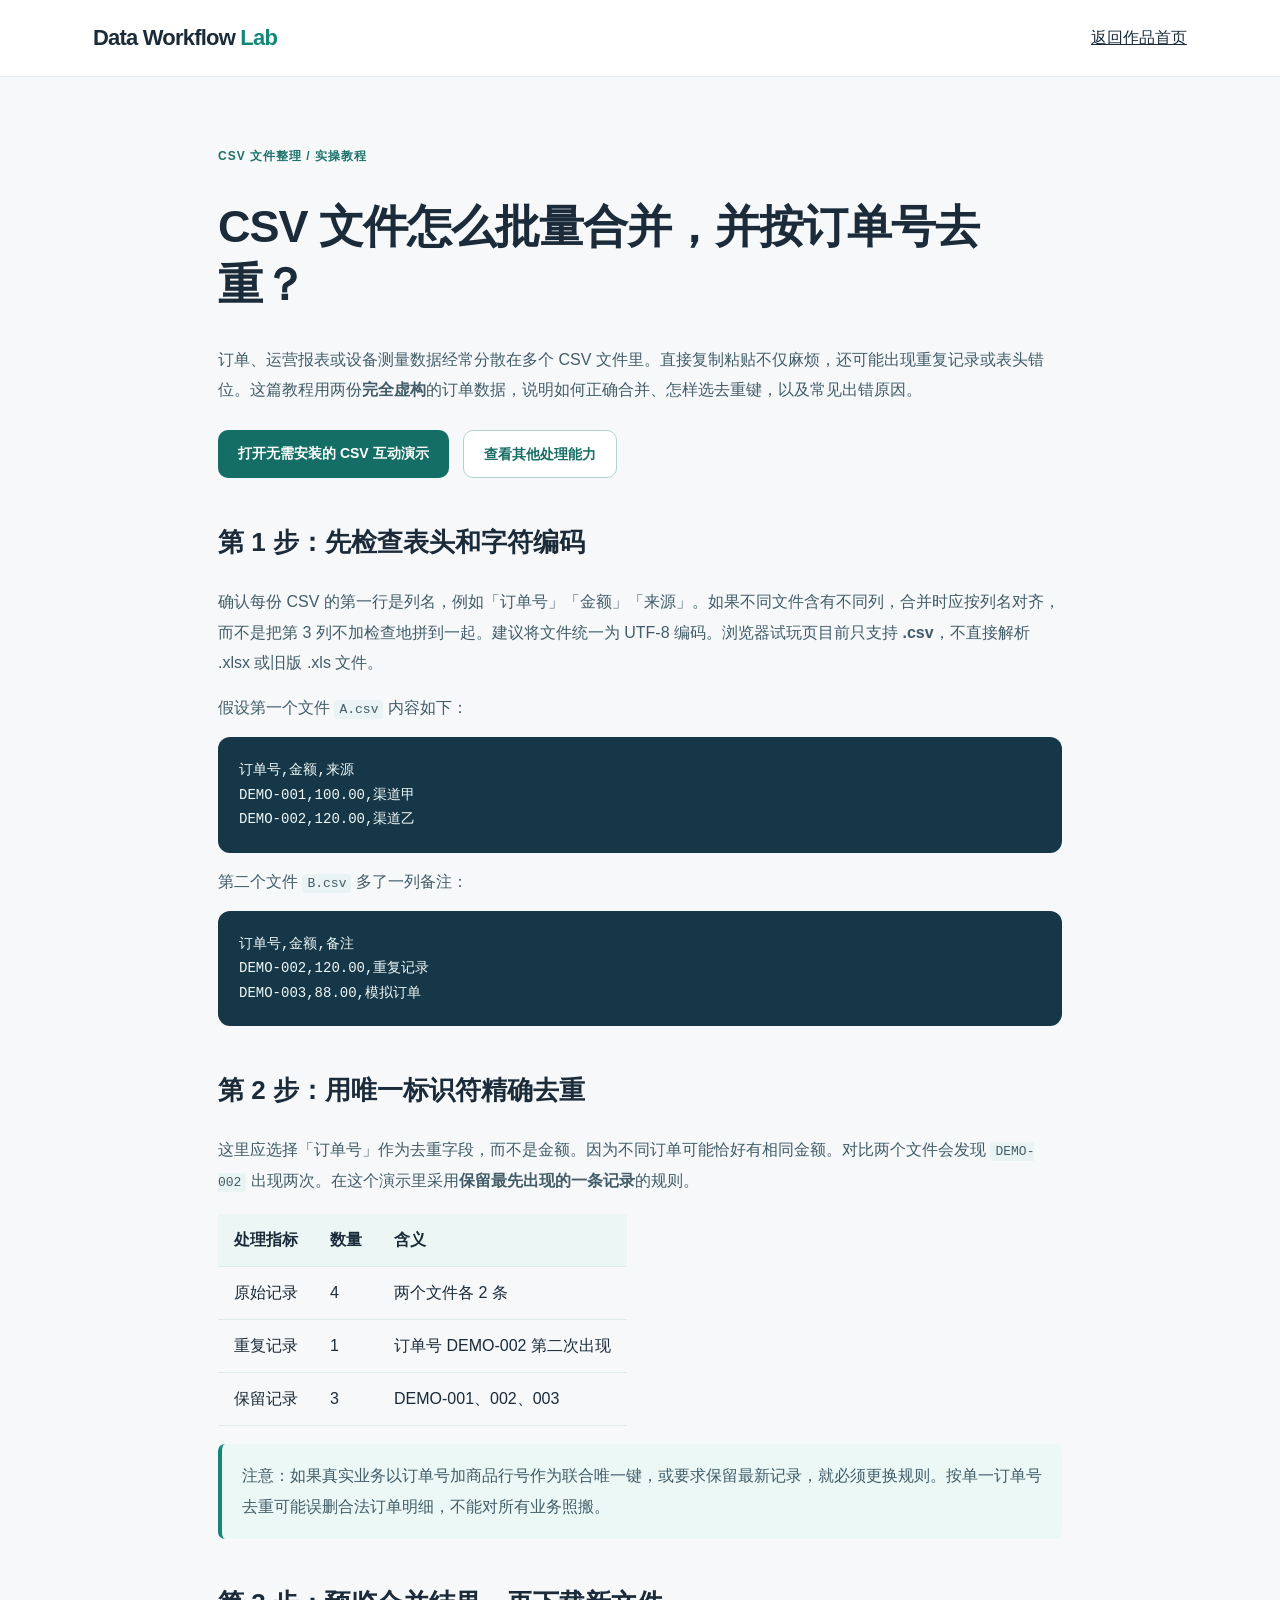
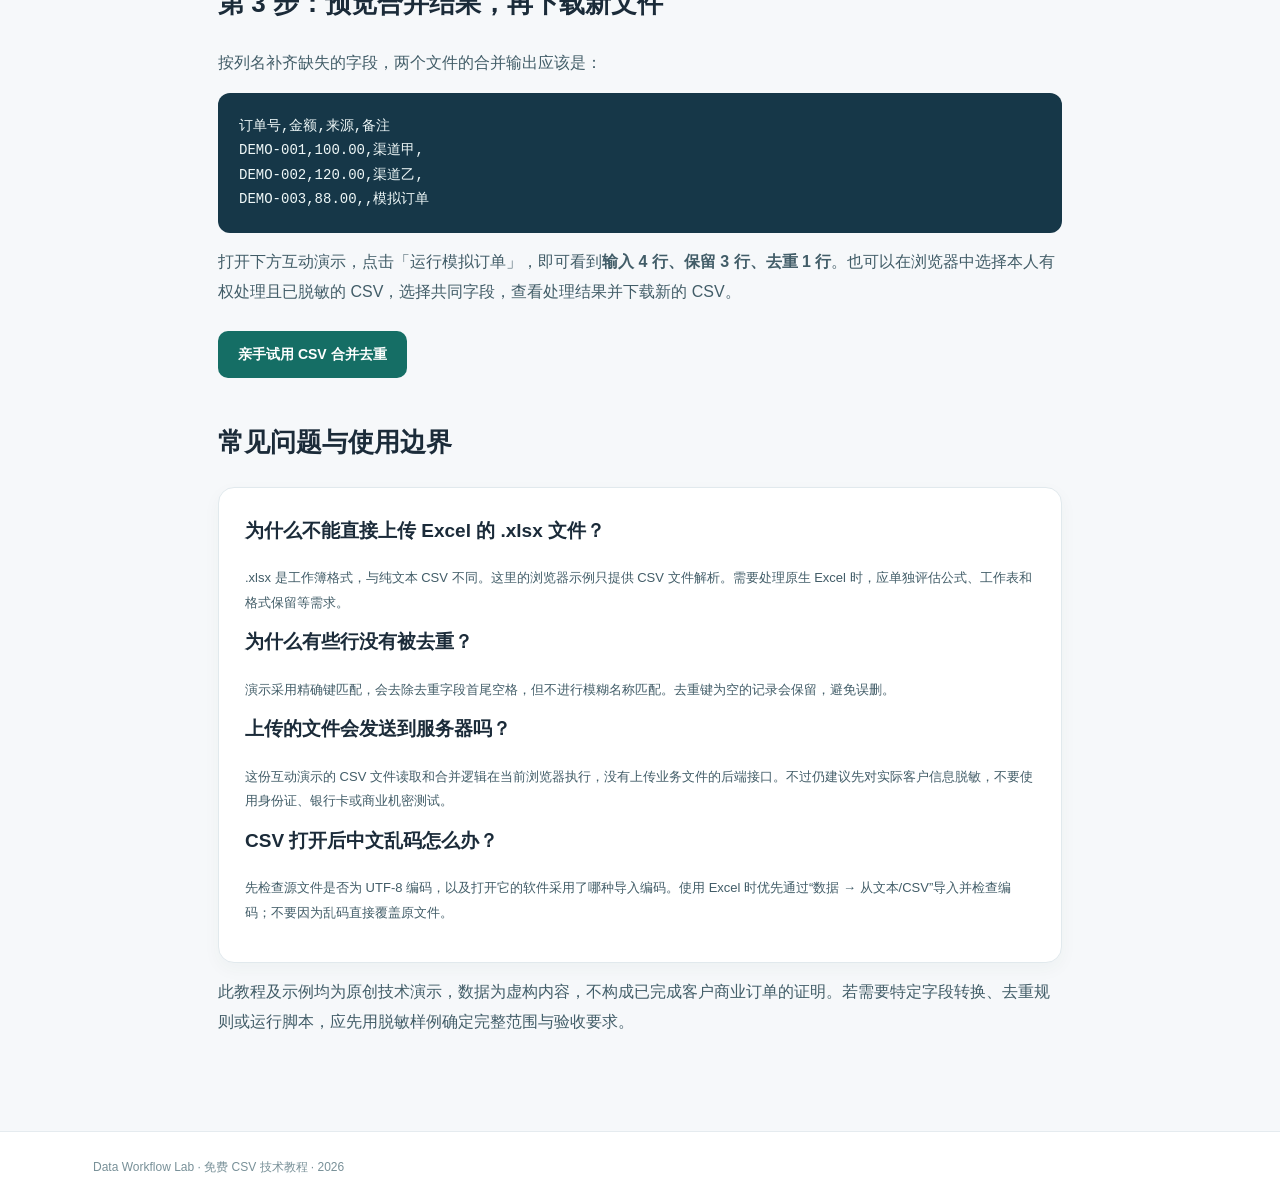
==== guide-csv.html @ 7b2b83b8 "Add files via upload" ====
<!doctype html>
<html lang="zh-CN">
<head>
<meta charset="utf-8">
<meta name="viewport" content="width=device-width,initial-scale=1">
<title>CSV 文件怎么批量合并并按订单号去重？3 步教程与在线示例</title>
<meta name="description" content="CSV合并去重图文教程：检查表头、选定订单号去重、保留第一条记录并导出结果。提供可直接试用的本地浏览器演示，不需注册、不上传文件。">
<meta name="robots" content="index,follow">
<link rel="canonical" href="https://xmlysly.github.io/csv-data-demo/guide-csv.html">
<link rel="stylesheet" href="./style.css">
<style>
.article{max-width:900px;padding-top:54px;padding-bottom:80px}
.article h1{font-size:clamp(28px,4vw,45px);line-height:1.3;letter-spacing:-1px}
.article h2{font-size:26px;margin-top:42px}
.article p,.article li{color:#425d68;line-height:1.9}
.article p{margin:14px 0}
.article pre{background:#163748;color:#eff8f8;border-radius:12px;padding:21px;line-height:1.75;overflow-x:auto;max-width:100%;font:14px/1.75 Consolas,monospace;white-space:pre}
.article table{width:100%;border-collapse:collapse;display:block;overflow-x:auto;margin:18px 0}
.article th,.article td{padding:12px 16px;border-bottom:1px solid #e0e9eb;text-align:left;white-space:nowrap}
.article th{background:#ecf7f5}
.article .note{padding:17px 20px;border-left:4px solid #168777;background:#ebf8f6;border-radius:7px}
.article .topic{color:#1d726a;font-weight:750;letter-spacing:1px;font-size:12px}
.article .links{display:flex;flex-wrap:wrap;gap:14px;margin:24px 0}
.article code{background:#eaf3f3;border-radius:4px;padding:2px 5px}
.article pre code{background:transparent;padding:0;color:inherit}
.article .panel p{margin:10px 0}
.article a:not(.button){color:#137a70}
.article footer{margin-top:40px}
@media(max-width:600px){.article{padding-top:30px}.article pre{font-size:12px}}
</style>
</head>
<body>
<header><div class="wrap top"><div class="brand">Data Workflow <span>Lab</span></div><a href="./index.html">返回作品首页</a></div></header>
<main class="wrap article">
<p class="topic">CSV 文件整理 / 实操教程</p>
<h1>CSV 文件怎么批量合并，并按订单号去重？</h1>
<p>订单、运营报表或设备测量数据经常分散在多个 CSV 文件里。直接复制粘贴不仅麻烦，还可能出现重复记录或表头错位。这篇教程用两份<strong>完全虚构</strong>的订单数据，说明如何正确合并、怎样选去重键，以及常见出错原因。</p>
<div class="links">
<a class="button" href="./demo.html">打开无需安装的 CSV 互动演示</a>
<a class="button ghost" href="./index.html">查看其他处理能力</a>
</div>

<h2>第 1 步：先检查表头和字符编码</h2>
<p>确认每份 CSV 的第一行是列名，例如「订单号」「金额」「来源」。如果不同文件含有不同列，合并时应按列名对齐，而不是把第 3 列不加检查地拼到一起。建议将文件统一为 UTF-8 编码。浏览器试玩页目前只支持 <strong>.csv</strong>，不直接解析 .xlsx 或旧版 .xls 文件。</p>
<p>假设第一个文件 <code>A.csv</code> 内容如下：</p>
<pre><code>订单号,金额,来源
DEMO-001,100.00,渠道甲
DEMO-002,120.00,渠道乙</code></pre>
<p>第二个文件 <code>B.csv</code> 多了一列备注：</p>
<pre><code>订单号,金额,备注
DEMO-002,120.00,重复记录
DEMO-003,88.00,模拟订单</code></pre>

<h2>第 2 步：用唯一标识符精确去重</h2>
<p>这里应选择「订单号」作为去重字段，而不是金额。因为不同订单可能恰好有相同金额。对比两个文件会发现 <code>DEMO-002</code> 出现两次。在这个演示里采用<strong>保留最先出现的一条记录</strong>的规则。</p>
<table>
<thead><tr><th>处理指标</th><th>数量</th><th>含义</th></tr></thead>
<tbody><tr><td>原始记录</td><td>4</td><td>两个文件各 2 条</td></tr><tr><td>重复记录</td><td>1</td><td>订单号 DEMO-002 第二次出现</td></tr><tr><td>保留记录</td><td>3</td><td>DEMO-001、002、003</td></tr></tbody>
</table>
<p class="note">注意：如果真实业务以订单号加商品行号作为联合唯一键，或要求保留最新记录，就必须更换规则。按单一订单号去重可能误删合法订单明细，不能对所有业务照搬。</p>

<h2>第 3 步：预览合并结果，再下载新文件</h2>
<p>按列名补齐缺失的字段，两个文件的合并输出应该是：</p>
<pre><code>订单号,金额,来源,备注
DEMO-001,100.00,渠道甲,
DEMO-002,120.00,渠道乙,
DEMO-003,88.00,,模拟订单</code></pre>
<p>打开下方互动演示，点击「运行模拟订单」，即可看到<strong>输入 4 行、保留 3 行、去重 1 行</strong>。也可以在浏览器中选择本人有权处理且已脱敏的 CSV，选择共同字段，查看处理结果并下载新的 CSV。</p>
<div class="links"><a class="button" href="./demo.html">亲手试用 CSV 合并去重</a></div>

<h2>常见问题与使用边界</h2>
<div class="panel">
<h3>为什么不能直接上传 Excel 的 .xlsx 文件？</h3>
<p>.xlsx 是工作簿格式，与纯文本 CSV 不同。这里的浏览器示例只提供 CSV 文件解析。需要处理原生 Excel 时，应单独评估公式、工作表和格式保留等需求。</p>
<h3>为什么有些行没有被去重？</h3>
<p>演示采用精确键匹配，会去除去重字段首尾空格，但不进行模糊名称匹配。去重键为空的记录会保留，避免误删。</p>
<h3>上传的文件会发送到服务器吗？</h3>
<p>这份互动演示的 CSV 文件读取和合并逻辑在当前浏览器执行，没有上传业务文件的后端接口。不过仍建议先对实际客户信息脱敏，不要使用身份证、银行卡或商业机密测试。</p>
<h3>CSV 打开后中文乱码怎么办？</h3>
<p>先检查源文件是否为 UTF-8 编码，以及打开它的软件采用了哪种导入编码。使用 Excel 时优先通过“数据 → 从文本/CSV”导入并检查编码；不要因为乱码直接覆盖原文件。</p>
</div>
<p>此教程及示例均为原创技术演示，数据为虚构内容，不构成已完成客户商业订单的证明。若需要特定字段转换、去重规则或运行脚本，应先用脱敏样例确定完整范围与验收要求。</p>
</main>
<footer><div class="wrap">Data Workflow Lab · 免费 CSV 技术教程 · 2026</div></footer>
</body></html>
---- style.css ----
*{box-sizing:border-box}html{scroll-behavior:smooth}body{margin:0;background:#f6f8fa;color:#1b2b39;font-family:Inter,"Segoe UI","Microsoft YaHei",sans-serif;line-height:1.75}a{color:inherit}.wrap{max-width:1150px;margin:0 auto;padding:0 28px}header{background:white;border-bottom:1px solid #e5ebef}.top{min-height:76px;display:flex;align-items:center;justify-content:space-between;gap:24px}.brand{font-size:22px;font-weight:800;letter-spacing:-.8px}.brand span{color:#13877a}.badge{font-size:12px;border:1px solid #d7e7e4;color:#31776e;padding:7px 13px;border-radius:50px}.hero{padding:100px 0 96px;max-width:900px}.eyebrow{font-size:12px;color:#287b74;letter-spacing:2px;font-weight:800}.hero h1{font-size:clamp(36px,5.5vw,65px);letter-spacing:-2.4px;line-height:1.2;margin:19px 0}.hero em{color:#13877a;font-style:normal}.hero p{font-size:17px;color:#58707d;max-width:760px}.actions{display:flex;gap:12px;margin-top:30px;flex-wrap:wrap}.button{padding:11px 20px;text-decoration:none;background:#156e65;color:white;border-radius:10px;font-weight:700;font-size:14px}.ghost{background:#fff;color:#176e65;border:1px solid #b4d2cd}.section{padding:20px 0 70px}.section-head{display:flex;justify-content:space-between;align-items:end;gap:18px;margin-bottom:22px}.section-head h2{font-size:34px;margin:7px 0;letter-spacing:-.8px}.section-head p{max-width:410px;color:#637984;font-size:13px}.three{display:grid;grid-template-columns:repeat(3,minmax(0,1fr));gap:18px}.panel{background:#fff;border:1px solid #e1e9ed;border-radius:16px;padding:26px;box-shadow:0 6px 18px rgba(20,64,60,.04)}.panel h3{margin:0 0 19px;font-size:19px}.panel p{color:#697d86;font-size:13px;margin:18px 0 0}.mono{background:#f2f5f6;padding:14px;border-radius:9px;line-height:2.1;font:13px/2.1 Consolas,monospace;white-space:normal}.result{border-color:#9bccc3;background:#edf8f5}.metrics{display:grid;grid-template-columns:repeat(4,1fr);gap:15px;margin-top:18px}.metrics>div{background:#1d4543;border-radius:13px;padding:22px;color:white}.metrics strong{font-size:29px;display:block}.metrics span{font-size:12px;color:#bedfda}.tag{color:#277b70;font-weight:700;font-size:12px}.price{font-size:29px;color:#127568;font-weight:800;margin-top:24px}.panel small{color:#86939a;font-size:11px}.limitations{border-top:1px solid #dce5e8}.limitations h2{font-size:30px}.limitations p{color:#59737e;max-width:870px}footer{background:white;padding:25px 0;color:#789098;border-top:1px solid #e5ebef;font-size:12px}@media(max-width:850px){.three{grid-template-columns:1fr}.metrics{grid-template-columns:repeat(2,1fr)}.hero{padding:65px 0}.section-head{display:block}}@media(max-width:480px){.wrap{padding:0 18px}.badge{font-size:10px}.top{align-items:start;padding-top:18px;padding-bottom:18px}.hero h1{letter-spacing:-1px}.metrics>div{padding:15px}}@media(prefers-reduced-motion:reduce){html{scroll-behavior:auto}}
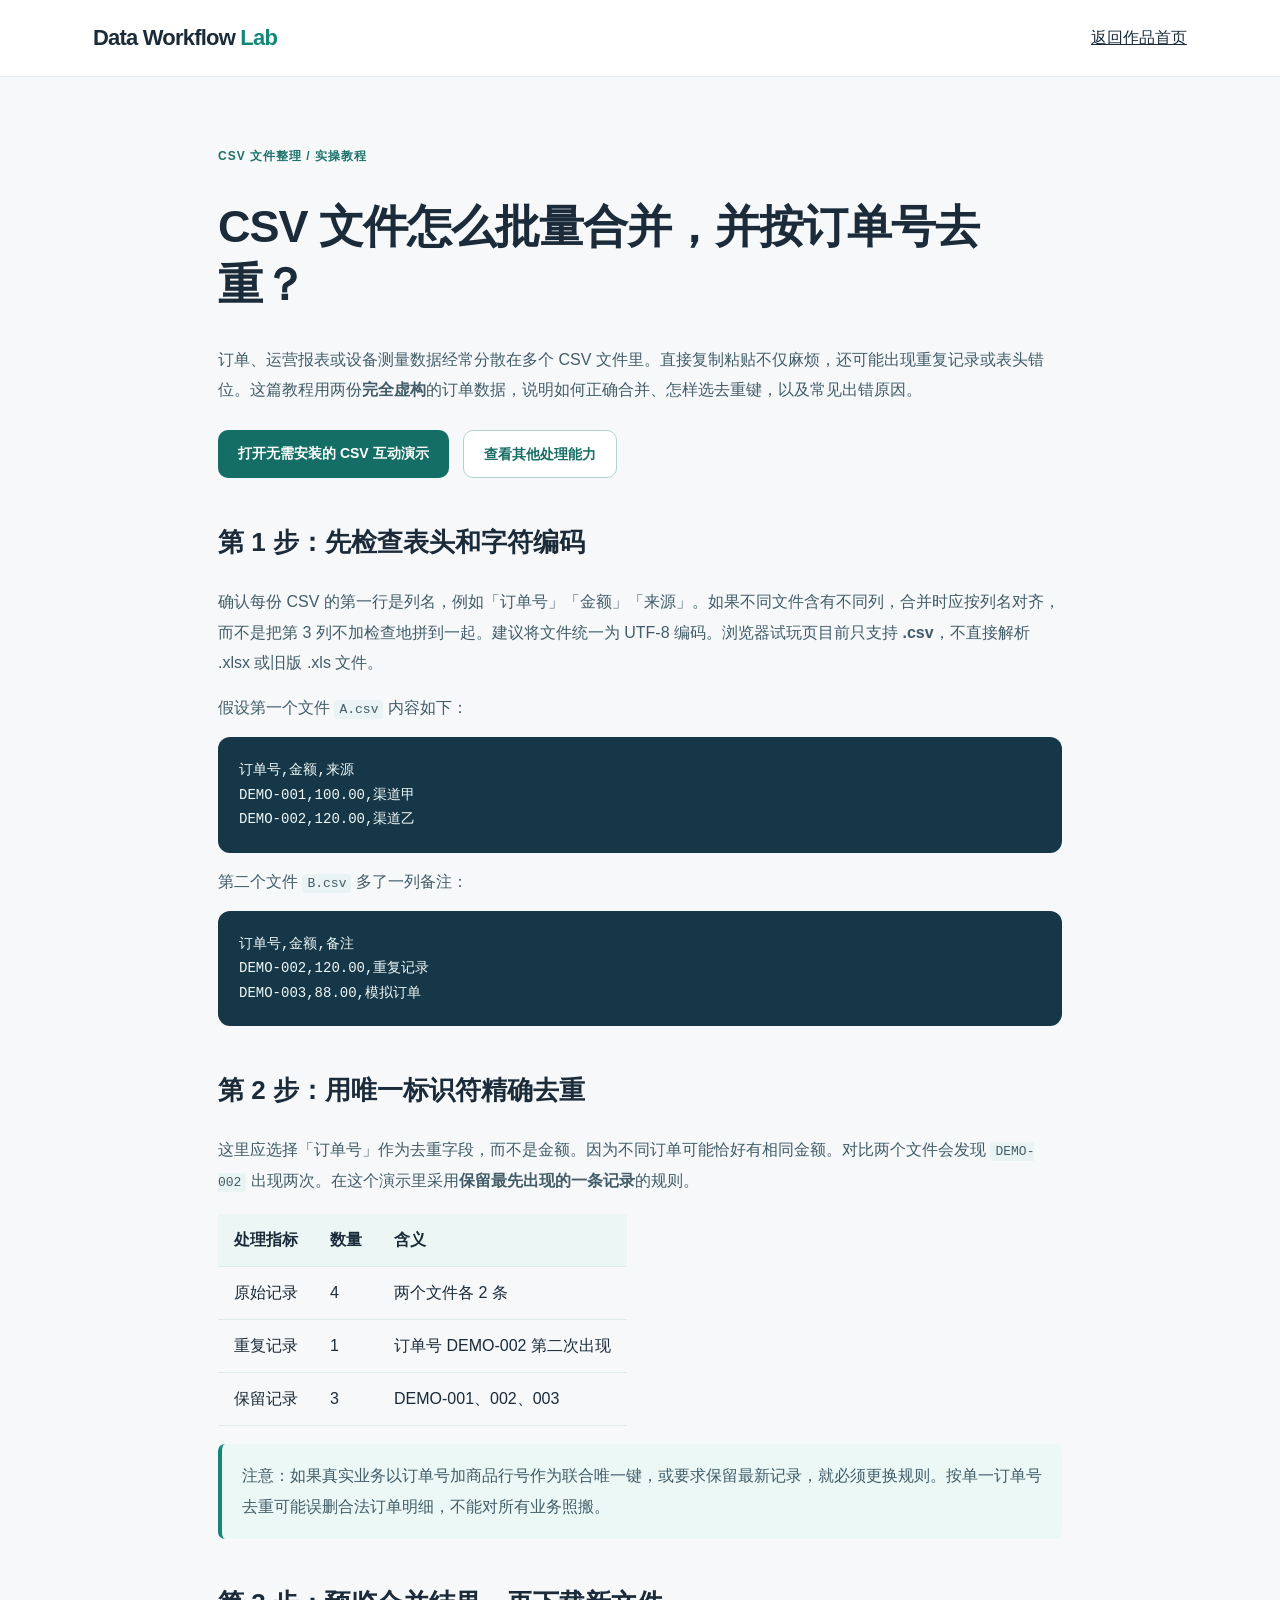
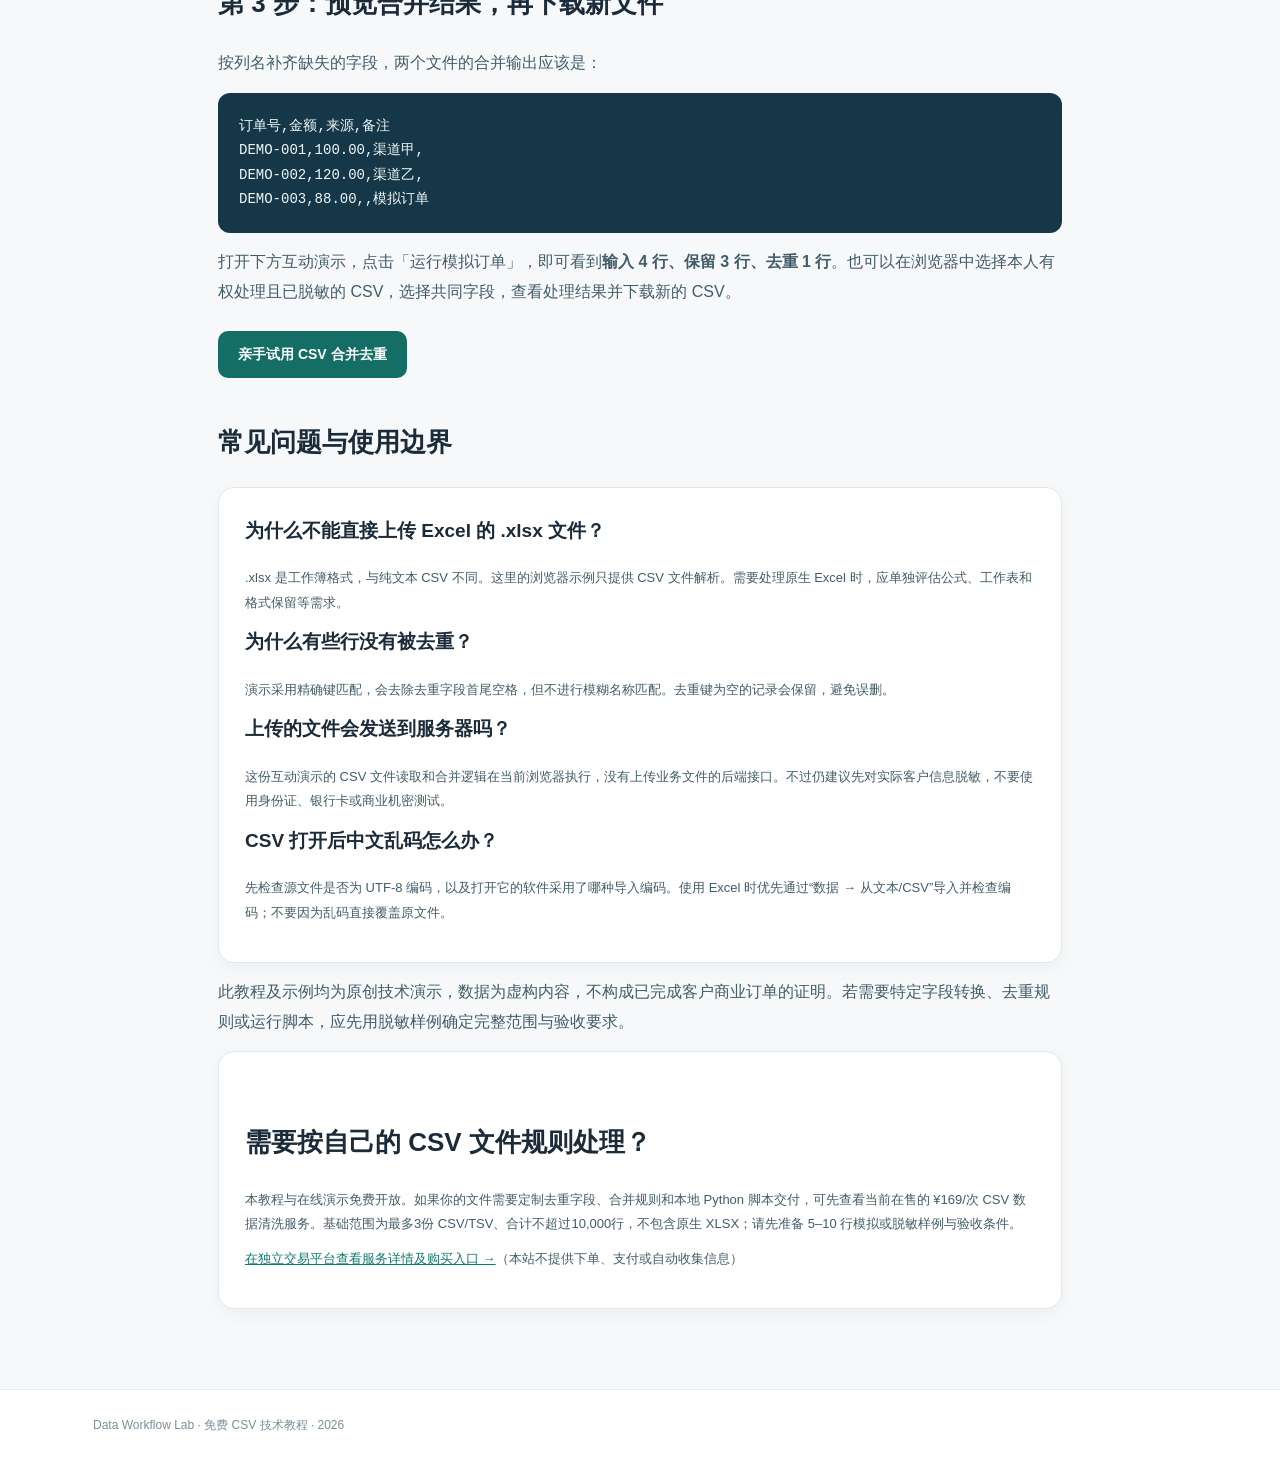
==== commit 351e60dc: "Add files via upload" ====
--- a/guide-csv.html
+++ b/guide-csv.html
@@ -80,6 +80,7 @@
 <p>先检查源文件是否为 UTF-8 编码，以及打开它的软件采用了哪种导入编码。使用 Excel 时优先通过“数据 → 从文本/CSV”导入并检查编码；不要因为乱码直接覆盖原文件。</p>
 </div>
 <p>此教程及示例均为原创技术演示，数据为虚构内容，不构成已完成客户商业订单的证明。若需要特定字段转换、去重规则或运行脚本，应先用脱敏样例确定完整范围与验收要求。</p>
+<div class="panel"><h2>需要按自己的 CSV 文件规则处理？</h2><p>本教程与在线演示免费开放。如果你的文件需要定制去重字段、合并规则和本地 Python 脚本交付，可先查看当前在售的 ¥169/次 CSV 数据清洗服务。基础范围为最多3份 CSV/TSV、合计不超过10,000行，不包含原生 XLSX；请先准备 5–10 行模拟或脱敏样例与验收条件。</p><p><a href="https://shop.epwk.com/7lngq4mewdmr/chushou/idea_203482.html" target="_blank" rel="noopener noreferrer">在独立交易平台查看服务详情及购买入口 →</a>（本站不提供下单、支付或自动收集信息）</p></div>
 </main>
 <footer><div class="wrap">Data Workflow Lab · 免费 CSV 技术教程 · 2026</div></footer>
 </body></html>
